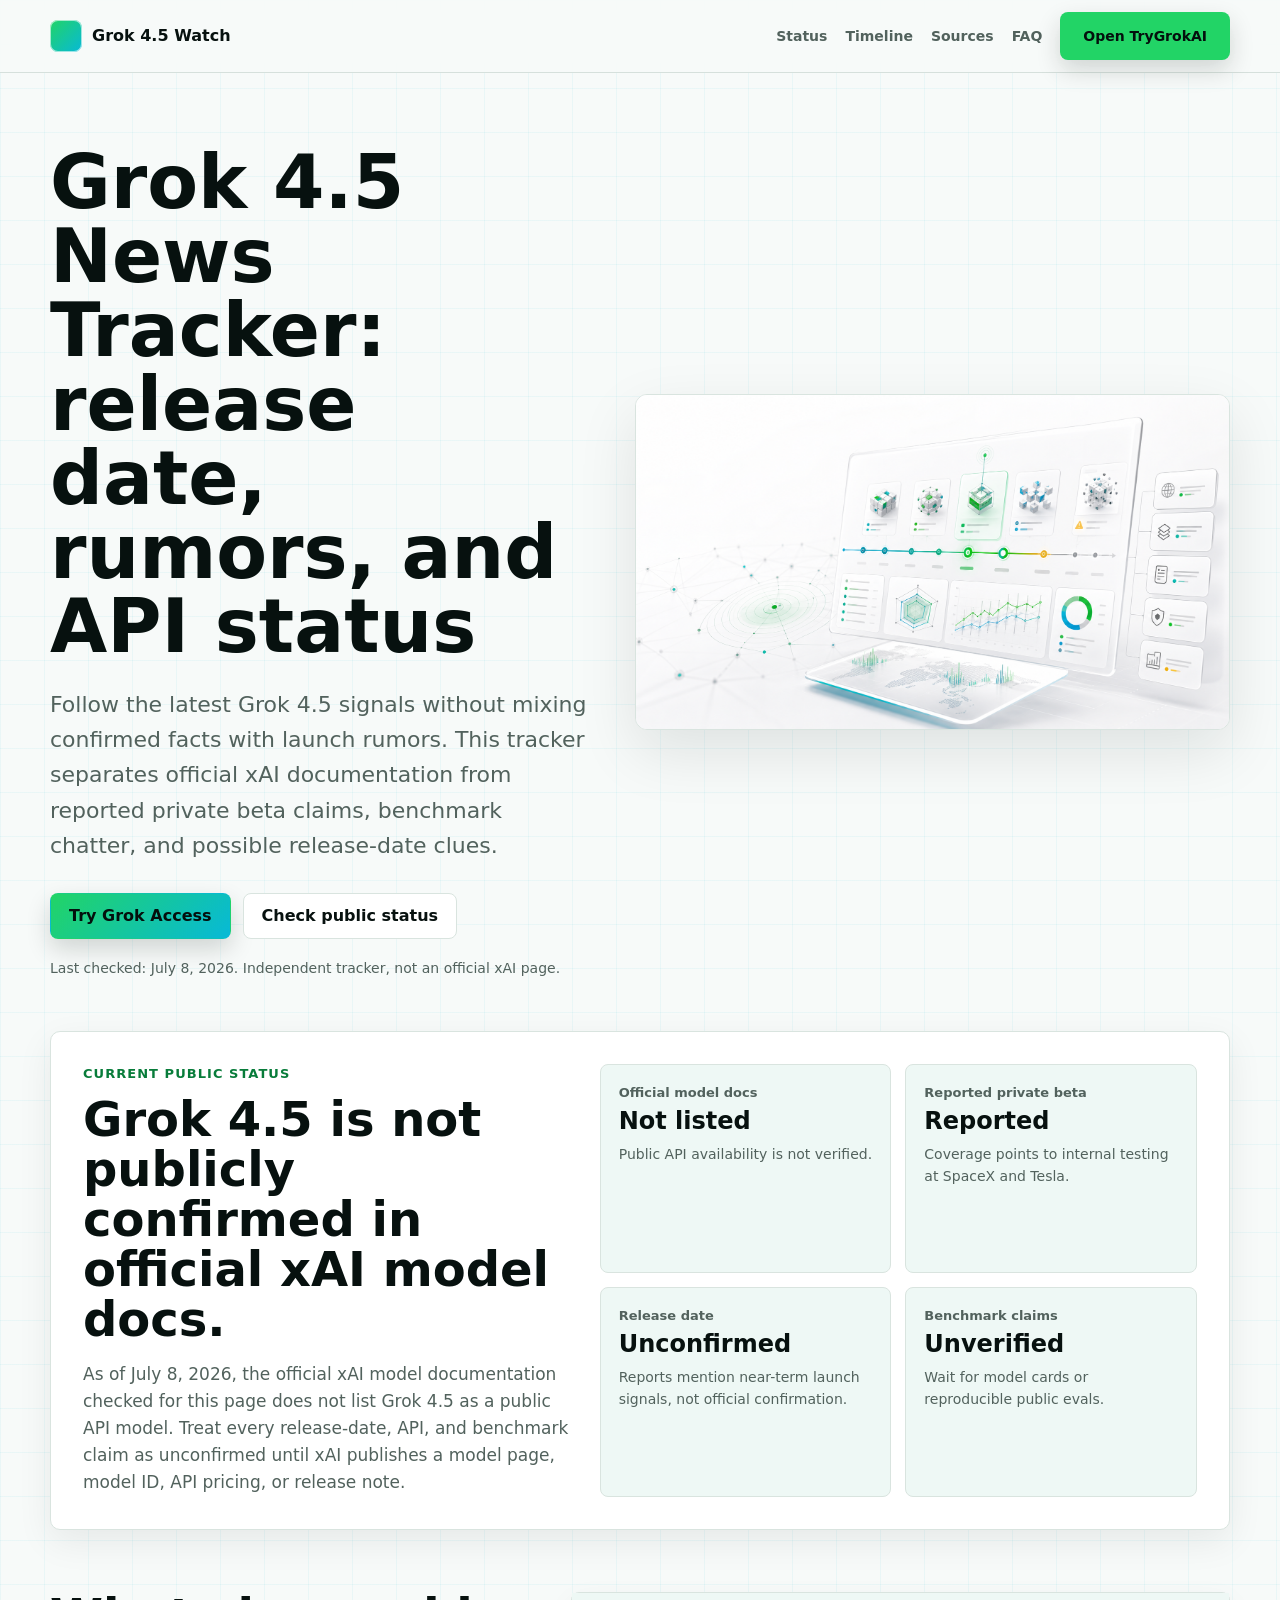
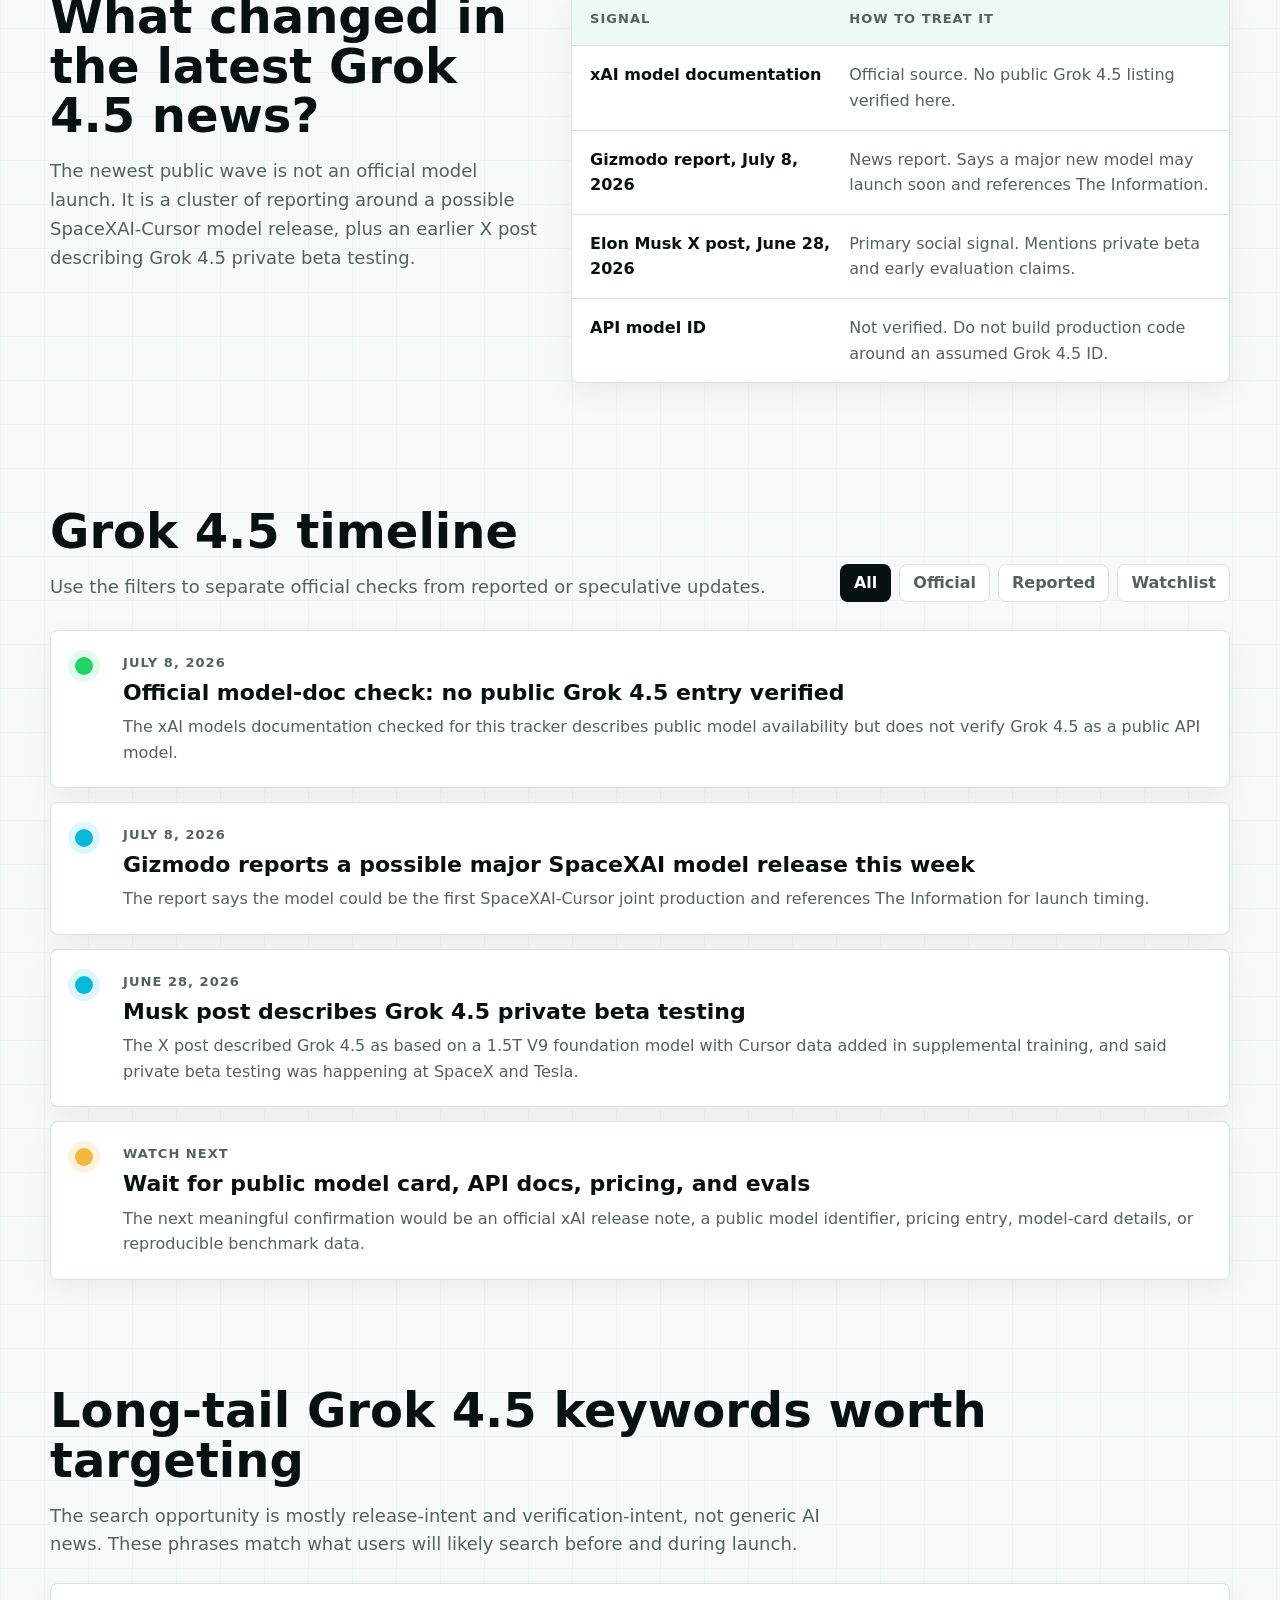
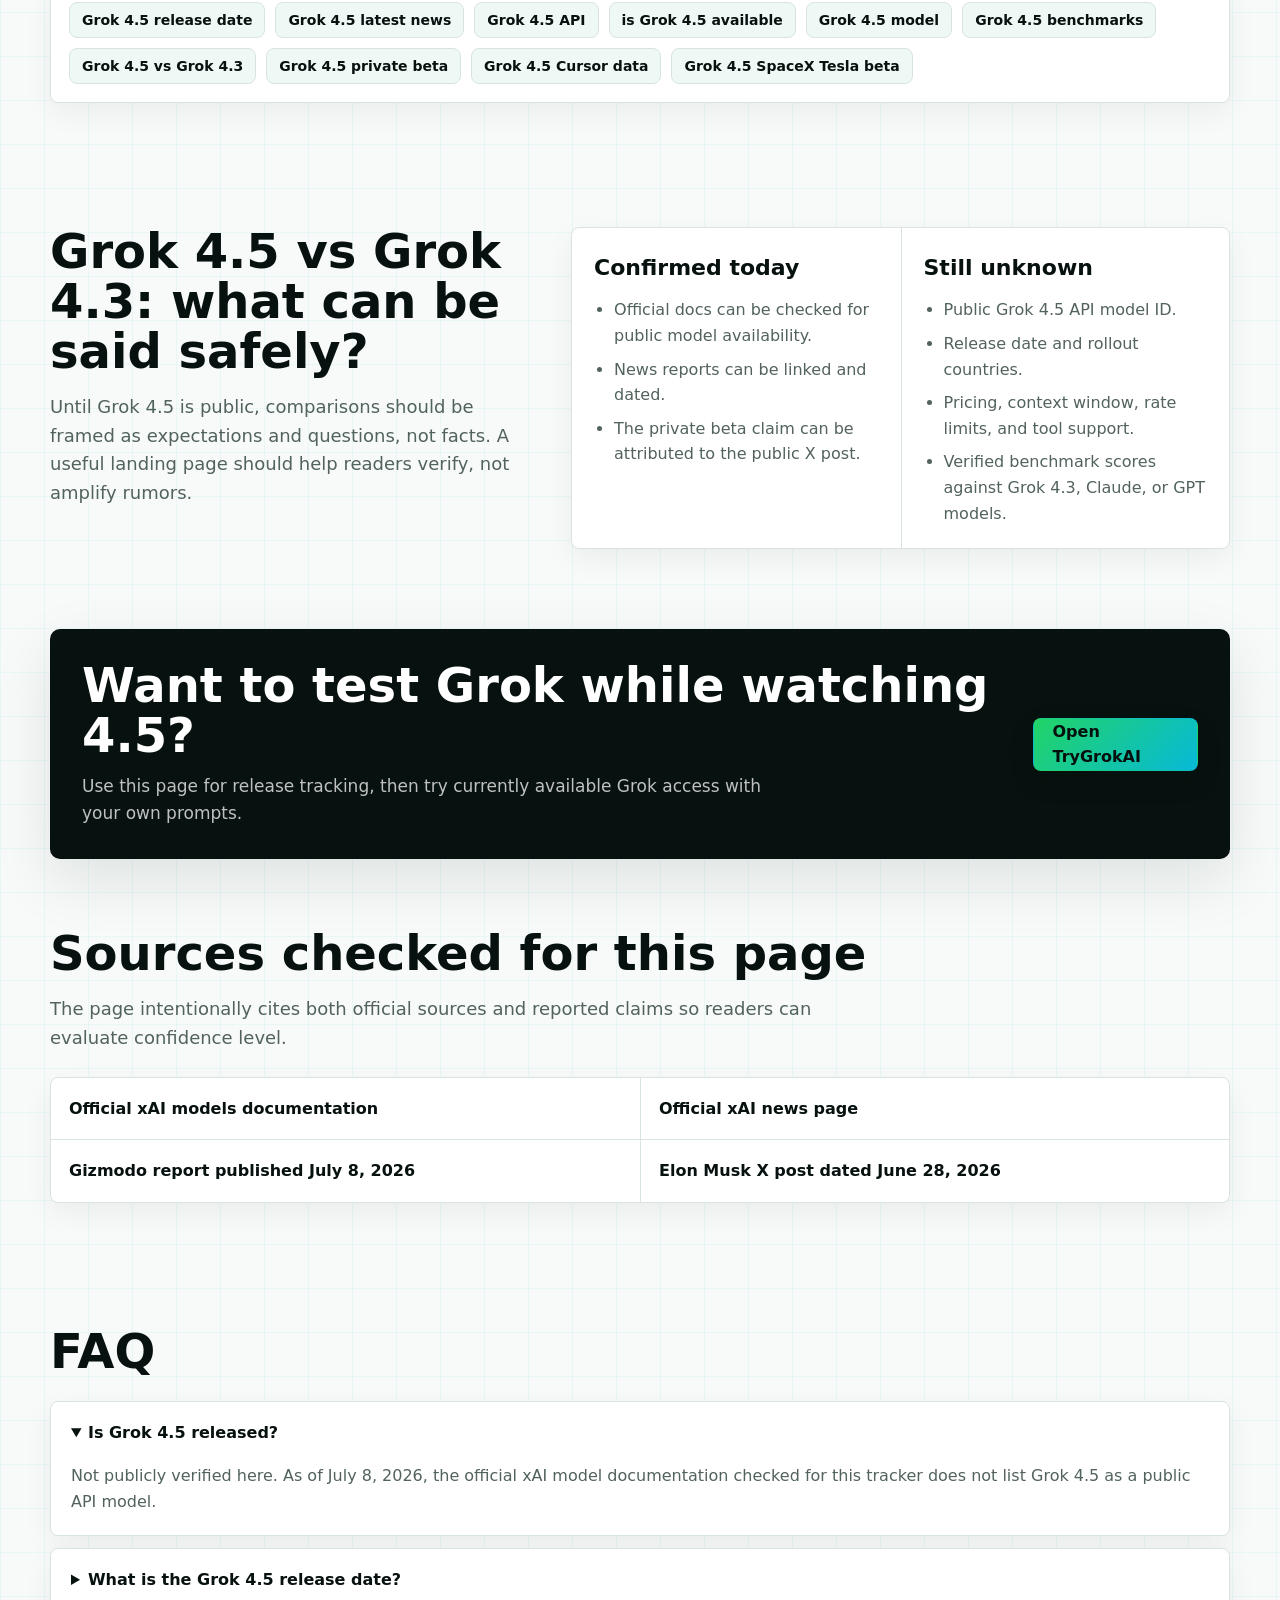
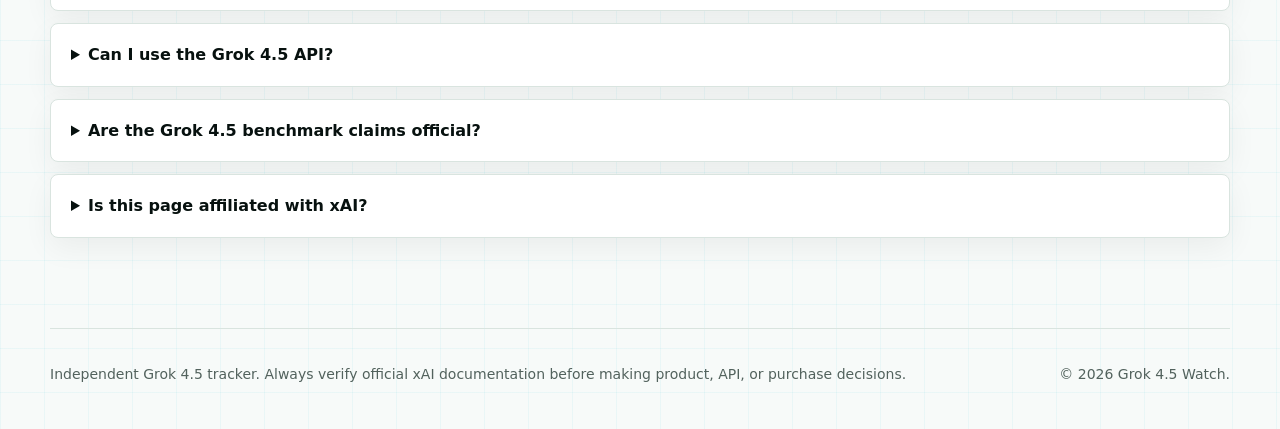
==== index.html @ 26426937 "Initial Grok 4.5 news landing page" ====
<!doctype html>
<html lang="en-US">
<head>
  <meta charset="utf-8">
  <meta name="viewport" content="width=device-width, initial-scale=1">
  <title>Grok 4.5 News Tracker: Release Date, Rumors, API Status</title>
  <meta name="description" content="Track the latest Grok 4.5 news, release date signals, API availability, benchmark rumors, and official xAI model status with clearly separated sources.">
  <meta name="robots" content="index,follow">
  <link rel="canonical" href="https://xianyu110.github.io/grok-4-5-news/">
  <meta property="og:title" content="Grok 4.5 News Tracker">
  <meta property="og:description" content="Latest Grok 4.5 release date watch, API status, benchmark rumors, and official-source checks.">
  <meta property="og:type" content="website">
  <meta property="og:url" content="https://xianyu110.github.io/grok-4-5-news/">
  <meta property="og:image" content="https://xianyu110.github.io/grok-4-5-news/assets/hero.png">
  <meta name="twitter:card" content="summary_large_image">
  <meta name="twitter:title" content="Grok 4.5 News Tracker">
  <meta name="twitter:description" content="Track Grok 4.5 release date signals, API availability, benchmark rumors, and official xAI status.">
  <meta name="twitter:image" content="https://xianyu110.github.io/grok-4-5-news/assets/hero.png">
  <link rel="icon" href="favicon.svg" type="image/svg+xml">
  <link rel="stylesheet" href="styles.css">
  <script type="application/ld+json">
  {
    "@context": "https://schema.org",
    "@type": "WebPage",
    "name": "Grok 4.5 News Tracker",
    "url": "https://xianyu110.github.io/grok-4-5-news/",
    "description": "A source-separated tracker for Grok 4.5 release date news, API availability, benchmark rumors, and official model status.",
    "dateModified": "2026-07-08",
    "about": [
      {"@type": "Thing", "name": "Grok 4.5"},
      {"@type": "Thing", "name": "xAI"},
      {"@type": "Thing", "name": "AI model release"}
    ]
  }
  </script>
  <script type="application/ld+json">
  {
    "@context": "https://schema.org",
    "@type": "FAQPage",
    "mainEntity": [
      {"@type": "Question", "name": "Is Grok 4.5 released?", "acceptedAnswer": {"@type": "Answer", "text": "As of July 8, 2026, Grok 4.5 has not been listed as a public API model in the official xAI model documentation checked for this tracker."}},
      {"@type": "Question", "name": "What is the Grok 4.5 release date?", "acceptedAnswer": {"@type": "Answer", "text": "There is no official public release date on the xAI news or model pages checked for this tracker. Reports point to private beta testing and possible near-term release signals, but those should be treated as reporting or rumor until xAI publishes an official update."}},
      {"@type": "Question", "name": "Can I use the Grok 4.5 API?", "acceptedAnswer": {"@type": "Answer", "text": "No public Grok 4.5 API model ID has been verified in official xAI documentation as of this tracker update."}},
      {"@type": "Question", "name": "How should Grok 4.5 benchmark claims be read?", "acceptedAnswer": {"@type": "Answer", "text": "Treat benchmark claims as unverified until they are backed by official model cards, public eval data, or reproducible third-party tests."}},
      {"@type": "Question", "name": "Is this page affiliated with xAI?", "acceptedAnswer": {"@type": "Answer", "text": "No. This is an independent news and release-status tracker. Grok, xAI, SpaceX, Tesla, Cursor, Claude, OpenAI, and related marks belong to their owners."}}
    ]
  }
  </script>
</head>
<body>
  <header class="site-header">
    <nav class="nav" aria-label="Main navigation">
      <a class="brand" href="#top">
        <span class="brand-mark" aria-hidden="true"></span>
        <span>Grok 4.5 Watch</span>
      </a>
      <div class="nav-links">
        <a href="#status">Status</a>
        <a href="#timeline">Timeline</a>
        <a href="#sources">Sources</a>
        <a href="#faq">FAQ</a>
        <a class="button top-cta" href="https://trygrokai.asia/list/" rel="nofollow sponsored">Open TryGrokAI</a>
      </div>
    </nav>
  </header>

  <main id="top">
    <section class="hero" aria-labelledby="hero-title">
      <div class="hero-copy">
        <h1 id="hero-title">Grok 4.5 News Tracker: release date, rumors, and API status</h1>
        <p>Follow the latest Grok 4.5 signals without mixing confirmed facts with launch rumors. This tracker separates official xAI documentation from reported private beta claims, benchmark chatter, and possible release-date clues.</p>
        <div class="hero-actions">
          <a class="button primary" href="https://trygrokai.asia/list/" rel="nofollow sponsored">Try Grok Access</a>
          <a class="button secondary" href="#status">Check public status</a>
        </div>
        <p class="hero-note">Last checked: <time datetime="2026-07-08">July 8, 2026</time>. Independent tracker, not an official xAI page.</p>
      </div>
      <figure class="hero-media" aria-label="AI release tracker dashboard illustration">
        <img src="assets/hero.png" alt="Abstract AI model release tracker dashboard with status cards, timeline, radar, and benchmark charts">
      </figure>
    </section>

    <section class="status-band" id="status">
      <div class="status-main">
        <span class="label">Current public status</span>
        <h2>Grok 4.5 is not publicly confirmed in official xAI model docs.</h2>
        <p>As of July 8, 2026, the official xAI model documentation checked for this page does not list Grok 4.5 as a public API model. Treat every release-date, API, and benchmark claim as unconfirmed until xAI publishes a model page, model ID, API pricing, or release note.</p>
      </div>
      <div class="status-grid">
        <div class="status-card">
          <span>Official model docs</span>
          <strong>Not listed</strong>
          <p>Public API availability is not verified.</p>
        </div>
        <div class="status-card">
          <span>Reported private beta</span>
          <strong>Reported</strong>
          <p>Coverage points to internal testing at SpaceX and Tesla.</p>
        </div>
        <div class="status-card">
          <span>Release date</span>
          <strong>Unconfirmed</strong>
          <p>Reports mention near-term launch signals, not official confirmation.</p>
        </div>
        <div class="status-card">
          <span>Benchmark claims</span>
          <strong>Unverified</strong>
          <p>Wait for model cards or reproducible public evals.</p>
        </div>
      </div>
    </section>

    <section class="section split">
      <div>
        <h2>What changed in the latest Grok 4.5 news?</h2>
        <p class="section-lede">The newest public wave is not an official model launch. It is a cluster of reporting around a possible SpaceXAI-Cursor model release, plus an earlier X post describing Grok 4.5 private beta testing.</p>
      </div>
      <div class="fact-table" role="table" aria-label="Official facts versus reported claims">
        <div role="row" class="fact-row header">
          <span role="columnheader">Signal</span>
          <span role="columnheader">How to treat it</span>
        </div>
        <div role="row" class="fact-row">
          <span role="cell">xAI model documentation</span>
          <span role="cell">Official source. No public Grok 4.5 listing verified here.</span>
        </div>
        <div role="row" class="fact-row">
          <span role="cell">Gizmodo report, July 8, 2026</span>
          <span role="cell">News report. Says a major new model may launch soon and references The Information.</span>
        </div>
        <div role="row" class="fact-row">
          <span role="cell">Elon Musk X post, June 28, 2026</span>
          <span role="cell">Primary social signal. Mentions private beta and early evaluation claims.</span>
        </div>
        <div role="row" class="fact-row">
          <span role="cell">API model ID</span>
          <span role="cell">Not verified. Do not build production code around an assumed Grok 4.5 ID.</span>
        </div>
      </div>
    </section>

    <section class="section" id="timeline">
      <div class="section-head">
        <div>
          <h2>Grok 4.5 timeline</h2>
          <p class="section-lede">Use the filters to separate official checks from reported or speculative updates.</p>
        </div>
        <div class="filter-group" aria-label="Timeline filters">
          <button class="filter active" type="button" data-filter="all">All</button>
          <button class="filter" type="button" data-filter="official">Official</button>
          <button class="filter" type="button" data-filter="reported">Reported</button>
          <button class="filter" type="button" data-filter="watch">Watchlist</button>
        </div>
      </div>
      <div class="timeline">
        <article class="event" data-kind="official">
          <time datetime="2026-07-08">July 8, 2026</time>
          <h3>Official model-doc check: no public Grok 4.5 entry verified</h3>
          <p>The xAI models documentation checked for this tracker describes public model availability but does not verify Grok 4.5 as a public API model.</p>
        </article>
        <article class="event" data-kind="reported">
          <time datetime="2026-07-08">July 8, 2026</time>
          <h3>Gizmodo reports a possible major SpaceXAI model release this week</h3>
          <p>The report says the model could be the first SpaceXAI-Cursor joint production and references The Information for launch timing.</p>
        </article>
        <article class="event" data-kind="reported">
          <time datetime="2026-06-28">June 28, 2026</time>
          <h3>Musk post describes Grok 4.5 private beta testing</h3>
          <p>The X post described Grok 4.5 as based on a 1.5T V9 foundation model with Cursor data added in supplemental training, and said private beta testing was happening at SpaceX and Tesla.</p>
        </article>
        <article class="event" data-kind="watch">
          <time datetime="2026-07-08">Watch next</time>
          <h3>Wait for public model card, API docs, pricing, and evals</h3>
          <p>The next meaningful confirmation would be an official xAI release note, a public model identifier, pricing entry, model-card details, or reproducible benchmark data.</p>
        </article>
      </div>
    </section>

    <section class="section keyword-section">
      <h2>Long-tail Grok 4.5 keywords worth targeting</h2>
      <p class="section-lede">The search opportunity is mostly release-intent and verification-intent, not generic AI news. These phrases match what users will likely search before and during launch.</p>
      <div class="keyword-grid">
        <span>Grok 4.5 release date</span>
        <span>Grok 4.5 latest news</span>
        <span>Grok 4.5 API</span>
        <span>is Grok 4.5 available</span>
        <span>Grok 4.5 model</span>
        <span>Grok 4.5 benchmarks</span>
        <span>Grok 4.5 vs Grok 4.3</span>
        <span>Grok 4.5 private beta</span>
        <span>Grok 4.5 Cursor data</span>
        <span>Grok 4.5 SpaceX Tesla beta</span>
      </div>
    </section>

    <section class="section split">
      <div>
        <h2>Grok 4.5 vs Grok 4.3: what can be said safely?</h2>
        <p class="section-lede">Until Grok 4.5 is public, comparisons should be framed as expectations and questions, not facts. A useful landing page should help readers verify, not amplify rumors.</p>
      </div>
      <div class="comparison">
        <div>
          <h3>Confirmed today</h3>
          <ul>
            <li>Official docs can be checked for public model availability.</li>
            <li>News reports can be linked and dated.</li>
            <li>The private beta claim can be attributed to the public X post.</li>
          </ul>
        </div>
        <div>
          <h3>Still unknown</h3>
          <ul>
            <li>Public Grok 4.5 API model ID.</li>
            <li>Release date and rollout countries.</li>
            <li>Pricing, context window, rate limits, and tool support.</li>
            <li>Verified benchmark scores against Grok 4.3, Claude, or GPT models.</li>
          </ul>
        </div>
      </div>
    </section>

    <section class="cta-band">
      <div>
        <h2>Want to test Grok while watching 4.5?</h2>
        <p>Use this page for release tracking, then try currently available Grok access with your own prompts.</p>
      </div>
      <a class="button primary" href="https://trygrokai.asia/list/" rel="nofollow sponsored">Open TryGrokAI</a>
    </section>

    <section class="section" id="sources">
      <h2>Sources checked for this page</h2>
      <p class="section-lede">The page intentionally cites both official sources and reported claims so readers can evaluate confidence level.</p>
      <div class="source-list">
        <a href="https://docs.x.ai/developers/models">Official xAI models documentation</a>
        <a href="https://x.ai/news">Official xAI news page</a>
        <a href="https://gizmodo.com/spacexai-will-reportedly-release-a-major-new-ai-model-this-week-2000782710">Gizmodo report published July 8, 2026</a>
        <a href="https://x.com/elonmusk/status/2071184354756477041">Elon Musk X post dated June 28, 2026</a>
      </div>
    </section>

    <section class="section" id="faq">
      <h2>FAQ</h2>
      <div class="faq-list">
        <details class="faq-item" open>
          <summary>Is Grok 4.5 released?</summary>
          <p>Not publicly verified here. As of July 8, 2026, the official xAI model documentation checked for this tracker does not list Grok 4.5 as a public API model.</p>
        </details>
        <details class="faq-item">
          <summary>What is the Grok 4.5 release date?</summary>
          <p>No official public release date is confirmed on the xAI pages checked here. Current coverage should be treated as reporting and release-watch material.</p>
        </details>
        <details class="faq-item">
          <summary>Can I use the Grok 4.5 API?</summary>
          <p>No public Grok 4.5 API model ID has been verified in official xAI documentation for this update. Do not hard-code a speculative model name into production systems.</p>
        </details>
        <details class="faq-item">
          <summary>Are the Grok 4.5 benchmark claims official?</summary>
          <p>The visible claims are not enough for a verified benchmark table. Wait for official model cards, published eval methodology, or reproducible third-party tests.</p>
        </details>
        <details class="faq-item">
          <summary>Is this page affiliated with xAI?</summary>
          <p>No. This is an independent landing page and news tracker. All company and model names belong to their respective owners.</p>
        </details>
      </div>
    </section>
  </main>

  <footer class="footer">
    <p>Independent Grok 4.5 tracker. Always verify official xAI documentation before making product, API, or purchase decisions.</p>
    <p>&copy; <span data-year></span> Grok 4.5 Watch.</p>
  </footer>

  <script src="script.js"></script>
</body>
</html>
---- styles.css ----
:root {
  --bg: #f7faf9;
  --paper: #ffffff;
  --ink: #07110f;
  --muted: #52625d;
  --line: #d9e4df;
  --green: #22d466;
  --green-dark: #087c3a;
  --cyan: #07b9d7;
  --amber: #f5b63d;
  --red: #d84f45;
  --soft: #eef8f5;
  --shadow: 0 22px 60px rgba(7, 17, 15, 0.1);
  font-family: Inter, ui-sans-serif, system-ui, -apple-system, BlinkMacSystemFont, "Segoe UI", sans-serif;
}

* {
  box-sizing: border-box;
}

html {
  scroll-behavior: smooth;
}

body {
  margin: 0;
  color: var(--ink);
  background:
    linear-gradient(rgba(7, 185, 215, 0.055) 1px, transparent 1px),
    linear-gradient(90deg, rgba(7, 185, 215, 0.055) 1px, transparent 1px),
    var(--bg);
  background-size: 44px 44px;
  line-height: 1.6;
}

a {
  color: inherit;
}

.site-header {
  position: sticky;
  top: 0;
  z-index: 20;
  border-bottom: 1px solid rgba(173, 190, 184, 0.45);
  background: rgba(247, 250, 249, 0.92);
  backdrop-filter: blur(16px);
}

.nav {
  width: min(1180px, calc(100% - 40px));
  min-height: 72px;
  margin: 0 auto;
  display: flex;
  align-items: center;
  justify-content: space-between;
  gap: 24px;
}

.brand {
  display: flex;
  align-items: center;
  gap: 10px;
  font-weight: 850;
  text-decoration: none;
  white-space: nowrap;
}

.brand-mark {
  width: 32px;
  height: 32px;
  border-radius: 8px;
  background: linear-gradient(135deg, var(--green), var(--cyan));
  box-shadow: inset 0 0 0 1px rgba(255, 255, 255, 0.6);
}

.nav-links {
  display: flex;
  align-items: center;
  gap: 18px;
  color: var(--muted);
  font-size: 14px;
  font-weight: 700;
}

.nav-links a {
  text-decoration: none;
}

.button,
button {
  display: inline-flex;
  align-items: center;
  justify-content: center;
  min-height: 46px;
  padding: 0 18px;
  border: 1px solid transparent;
  border-radius: 8px;
  background: var(--ink);
  color: #fff;
  font: inherit;
  font-weight: 820;
  text-decoration: none;
  cursor: pointer;
  box-shadow: 0 10px 24px rgba(7, 17, 15, 0.16);
}

.button.primary {
  background: linear-gradient(135deg, var(--green), var(--cyan));
  color: #04100d;
}

.button.secondary {
  background: #fff;
  color: var(--ink);
  border-color: var(--line);
  box-shadow: none;
}

.top-cta {
  min-height: 48px;
  padding-inline: 22px;
  background: var(--green);
  color: #04100d;
}

.hero {
  width: min(1180px, calc(100% - 40px));
  margin: 0 auto;
  padding: 72px 0 52px;
  display: grid;
  grid-template-columns: minmax(0, 0.95fr) minmax(390px, 1.05fr);
  gap: 46px;
  align-items: center;
}

.hero h1 {
  margin: 0;
  max-width: 780px;
  font-size: clamp(42px, 6.8vw, 74px);
  line-height: 1;
  letter-spacing: 0;
}

.hero-copy p {
  margin: 24px 0 0;
  max-width: 720px;
  color: var(--muted);
  font-size: clamp(18px, 2vw, 22px);
}

.hero-actions {
  margin-top: 30px;
  display: flex;
  flex-wrap: wrap;
  gap: 12px;
}

.hero-copy .hero-note {
  margin-top: 18px;
  color: var(--muted);
  font-size: 14px;
}

.hero-media {
  margin: 0;
  border: 1px solid var(--line);
  border-radius: 12px;
  background: var(--paper);
  box-shadow: var(--shadow);
  overflow: hidden;
}

.hero-media img {
  display: block;
  width: 100%;
  aspect-ratio: 16 / 9;
  object-fit: cover;
}

.status-band {
  width: min(1180px, calc(100% - 40px));
  margin: 0 auto;
  padding: 32px;
  display: grid;
  grid-template-columns: 0.9fr 1.1fr;
  gap: 28px;
  border: 1px solid var(--line);
  border-radius: 10px;
  background: var(--paper);
  box-shadow: 0 12px 36px rgba(7, 17, 15, 0.07);
}

.label {
  display: block;
  margin-bottom: 10px;
  color: var(--green-dark);
  font-size: 13px;
  font-weight: 850;
  text-transform: uppercase;
  letter-spacing: 0.08em;
}

.status-main h2,
.section h2,
.cta-band h2 {
  margin: 0;
  font-size: clamp(30px, 4vw, 48px);
  line-height: 1.04;
  letter-spacing: 0;
}

.status-main p {
  margin: 16px 0 0;
  color: var(--muted);
  font-size: 17px;
}

.status-grid {
  display: grid;
  grid-template-columns: repeat(2, minmax(0, 1fr));
  gap: 14px;
}

.status-card {
  padding: 18px;
  border: 1px solid var(--line);
  border-radius: 8px;
  background: var(--soft);
}

.status-card span {
  display: block;
  color: var(--muted);
  font-size: 13px;
  font-weight: 760;
}

.status-card strong {
  display: block;
  margin-top: 4px;
  font-size: 24px;
  line-height: 1.1;
}

.status-card p {
  margin: 8px 0 0;
  color: var(--muted);
  font-size: 14px;
}

.section {
  width: min(1180px, calc(100% - 40px));
  margin: 0 auto;
  padding: 62px 0;
}

.split {
  display: grid;
  grid-template-columns: 0.85fr 1.15fr;
  gap: 34px;
  align-items: start;
}

.section-lede {
  margin: 16px 0 0;
  max-width: 820px;
  color: var(--muted);
  font-size: 18px;
}

.fact-table,
.comparison,
.faq-item,
.event,
.source-list,
.keyword-grid {
  border: 1px solid var(--line);
  border-radius: 8px;
  background: var(--paper);
  box-shadow: 0 10px 30px rgba(7, 17, 15, 0.055);
}

.fact-row {
  display: grid;
  grid-template-columns: 0.8fr 1.2fr;
  gap: 18px;
  padding: 16px 18px;
  border-top: 1px solid var(--line);
}

.fact-row:first-child {
  border-top: 0;
}

.fact-row.header {
  color: var(--muted);
  font-size: 13px;
  font-weight: 850;
  text-transform: uppercase;
  letter-spacing: 0.08em;
  background: var(--soft);
}

.fact-row span:first-child:not([role="columnheader"]) {
  font-weight: 820;
}

.fact-row span:last-child {
  color: var(--muted);
}

.section-head {
  display: flex;
  align-items: end;
  justify-content: space-between;
  gap: 24px;
}

.filter-group {
  display: flex;
  flex-wrap: wrap;
  gap: 8px;
}

.filter {
  min-height: 38px;
  padding: 0 13px;
  border: 1px solid var(--line);
  background: #fff;
  color: var(--muted);
  box-shadow: none;
}

.filter.active {
  border-color: transparent;
  background: var(--ink);
  color: #fff;
}

.timeline {
  margin-top: 28px;
  display: grid;
  gap: 14px;
}

.event {
  position: relative;
  padding: 22px 22px 22px 72px;
}

.event::before {
  content: "";
  position: absolute;
  left: 24px;
  top: 26px;
  width: 18px;
  height: 18px;
  border-radius: 50%;
  background: var(--green);
  box-shadow: 0 0 0 7px rgba(34, 212, 102, 0.13);
}

.event[data-kind="reported"]::before {
  background: var(--cyan);
  box-shadow: 0 0 0 7px rgba(7, 185, 215, 0.13);
}

.event[data-kind="watch"]::before {
  background: var(--amber);
  box-shadow: 0 0 0 7px rgba(245, 182, 61, 0.18);
}

.event time {
  display: block;
  color: var(--muted);
  font-size: 13px;
  font-weight: 850;
  text-transform: uppercase;
  letter-spacing: 0.08em;
}

.event h3 {
  margin: 6px 0 0;
  font-size: 22px;
  line-height: 1.2;
}

.event p {
  margin: 8px 0 0;
  color: var(--muted);
}

.keyword-section {
  padding-top: 44px;
}

.keyword-grid {
  margin-top: 24px;
  padding: 18px;
  display: flex;
  flex-wrap: wrap;
  gap: 10px;
}

.keyword-grid span {
  display: inline-flex;
  min-height: 36px;
  align-items: center;
  border: 1px solid var(--line);
  border-radius: 8px;
  padding: 0 12px;
  background: var(--soft);
  color: var(--ink);
  font-size: 14px;
  font-weight: 780;
}

.comparison {
  display: grid;
  grid-template-columns: 1fr 1fr;
  gap: 0;
  overflow: hidden;
}

.comparison > div {
  padding: 22px;
}

.comparison > div + div {
  border-left: 1px solid var(--line);
}

.comparison h3 {
  margin: 0 0 12px;
  font-size: 22px;
}

.comparison ul {
  margin: 0;
  padding-left: 20px;
  color: var(--muted);
}

.comparison li + li {
  margin-top: 8px;
}

.cta-band {
  width: min(1180px, calc(100% - 40px));
  margin: 18px auto 8px;
  padding: 32px;
  display: flex;
  align-items: center;
  justify-content: space-between;
  gap: 24px;
  border-radius: 10px;
  background: #07110f;
  color: #fff;
  box-shadow: var(--shadow);
}

.cta-band p {
  margin: 12px 0 0;
  max-width: 680px;
  color: rgba(255, 255, 255, 0.74);
  font-size: 17px;
}

.source-list {
  margin-top: 24px;
  display: grid;
  grid-template-columns: repeat(2, minmax(0, 1fr));
  gap: 0;
  overflow: hidden;
}

.source-list a {
  padding: 18px;
  border-top: 1px solid var(--line);
  text-decoration: none;
  font-weight: 780;
}

.source-list a:nth-child(1),
.source-list a:nth-child(2) {
  border-top: 0;
}

.source-list a:nth-child(even) {
  border-left: 1px solid var(--line);
}

.source-list a:hover {
  background: var(--soft);
}

.faq-list {
  margin-top: 24px;
  display: grid;
  gap: 12px;
}

.faq-item {
  padding: 0;
  overflow: hidden;
}

.faq-item summary {
  padding: 18px 20px;
  font-weight: 850;
  cursor: pointer;
}

.faq-item p {
  margin: 0;
  padding: 0 20px 20px;
  color: var(--muted);
}

.footer {
  width: min(1180px, calc(100% - 40px));
  margin: 28px auto 0;
  padding: 34px 0 44px;
  border-top: 1px solid var(--line);
  color: var(--muted);
  font-size: 14px;
  display: flex;
  justify-content: space-between;
  gap: 20px;
}

.footer p {
  margin: 0;
}

@media (max-width: 920px) {
  .nav {
    min-height: auto;
    padding: 14px 0;
    align-items: flex-start;
    flex-direction: column;
  }

  .nav-links {
    width: 100%;
    flex-wrap: wrap;
    gap: 12px;
  }

  .hero,
  .status-band,
  .split {
    grid-template-columns: 1fr;
  }

  .hero {
    padding-top: 48px;
  }

  .section-head,
  .cta-band,
  .footer {
    align-items: flex-start;
    flex-direction: column;
  }
}

@media (max-width: 640px) {
  .nav,
  .hero,
  .status-band,
  .section,
  .cta-band,
  .footer {
    width: min(100% - 28px, 1180px);
  }

  .nav-links a:not(.top-cta) {
    display: none;
  }

  .hero {
    padding: 40px 0;
    gap: 28px;
  }

  .hero h1 {
    font-size: 40px;
  }

  .hero-copy p,
  .section-lede {
    font-size: 16px;
  }

  .hero-actions .button,
  .top-cta,
  .cta-band .button {
    width: 100%;
  }

  .status-band,
  .cta-band {
    padding: 22px;
  }

  .status-grid,
  .comparison,
  .source-list,
  .fact-row {
    grid-template-columns: 1fr;
  }

  .comparison > div + div,
  .source-list a:nth-child(even) {
    border-left: 0;
  }

  .source-list a:nth-child(2) {
    border-top: 1px solid var(--line);
  }

  .event {
    padding: 22px;
  }

  .event::before {
    position: static;
    display: block;
    margin-bottom: 12px;
  }
}
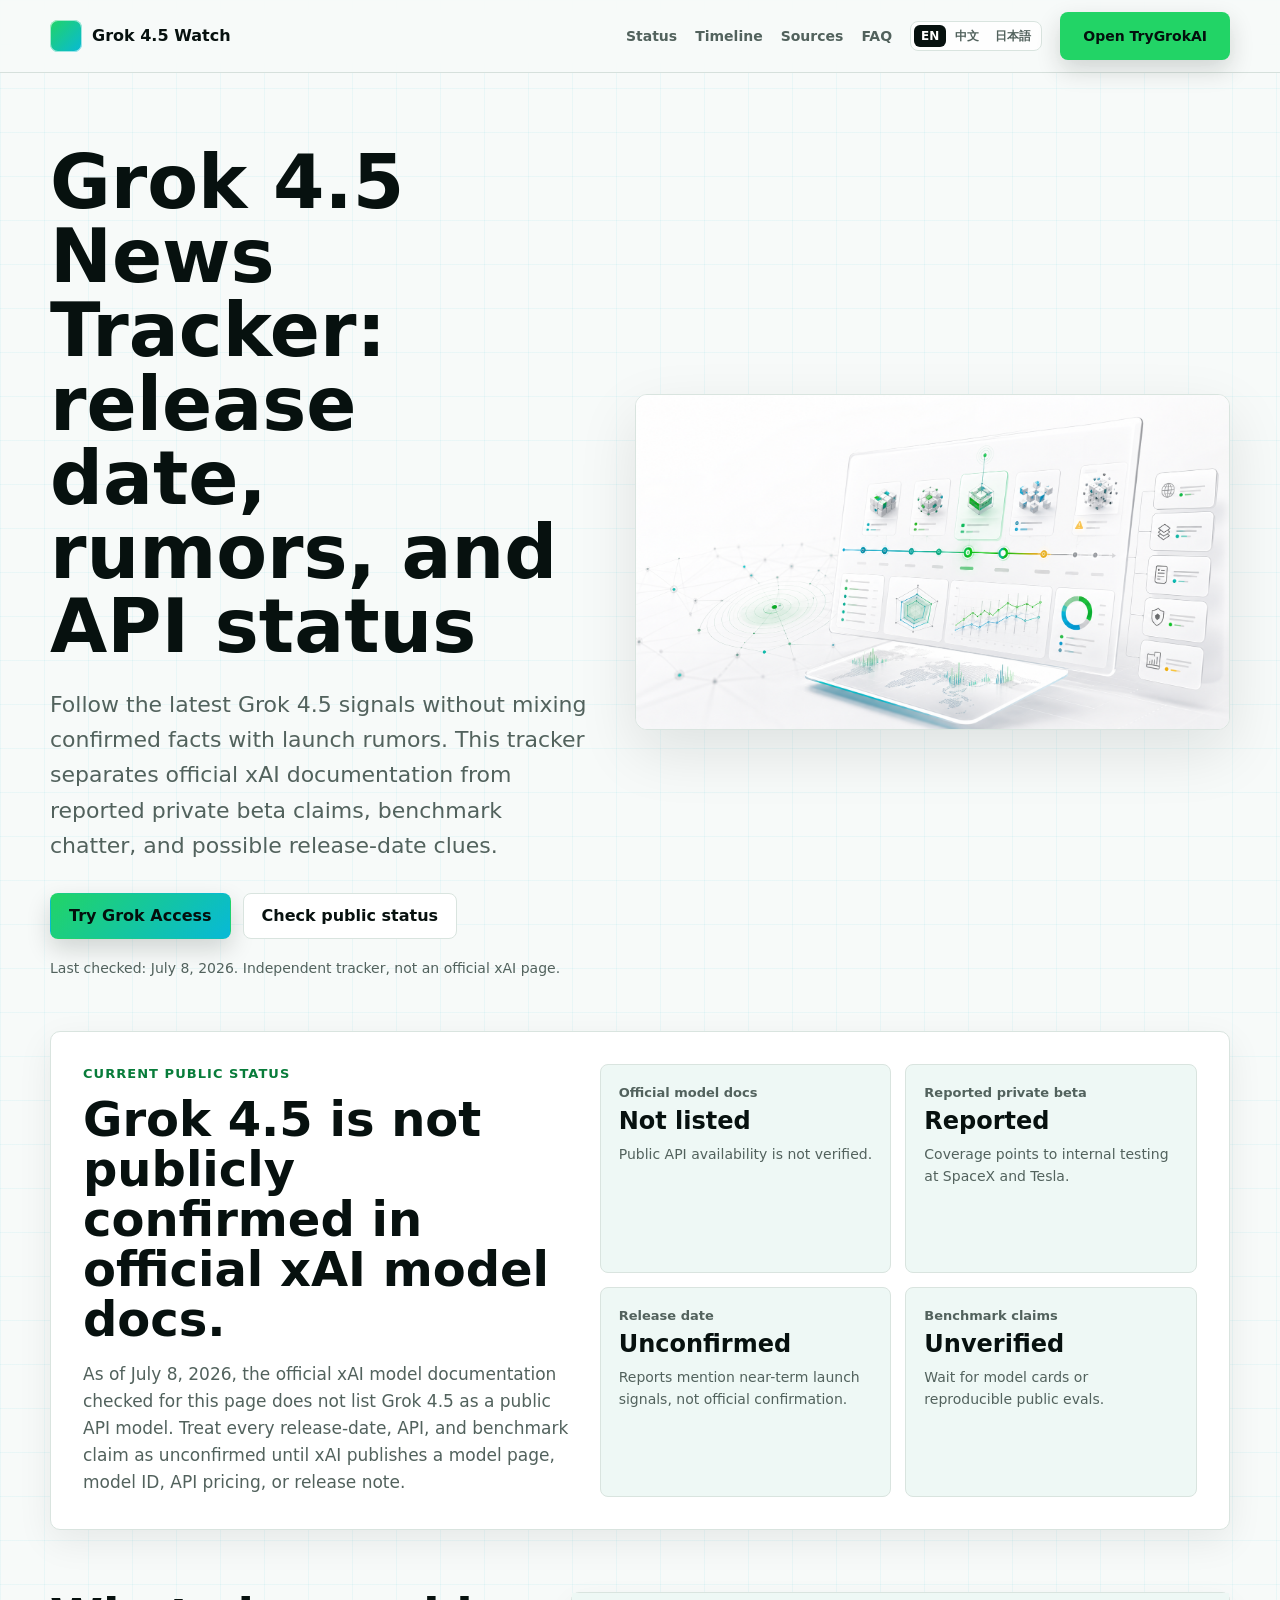
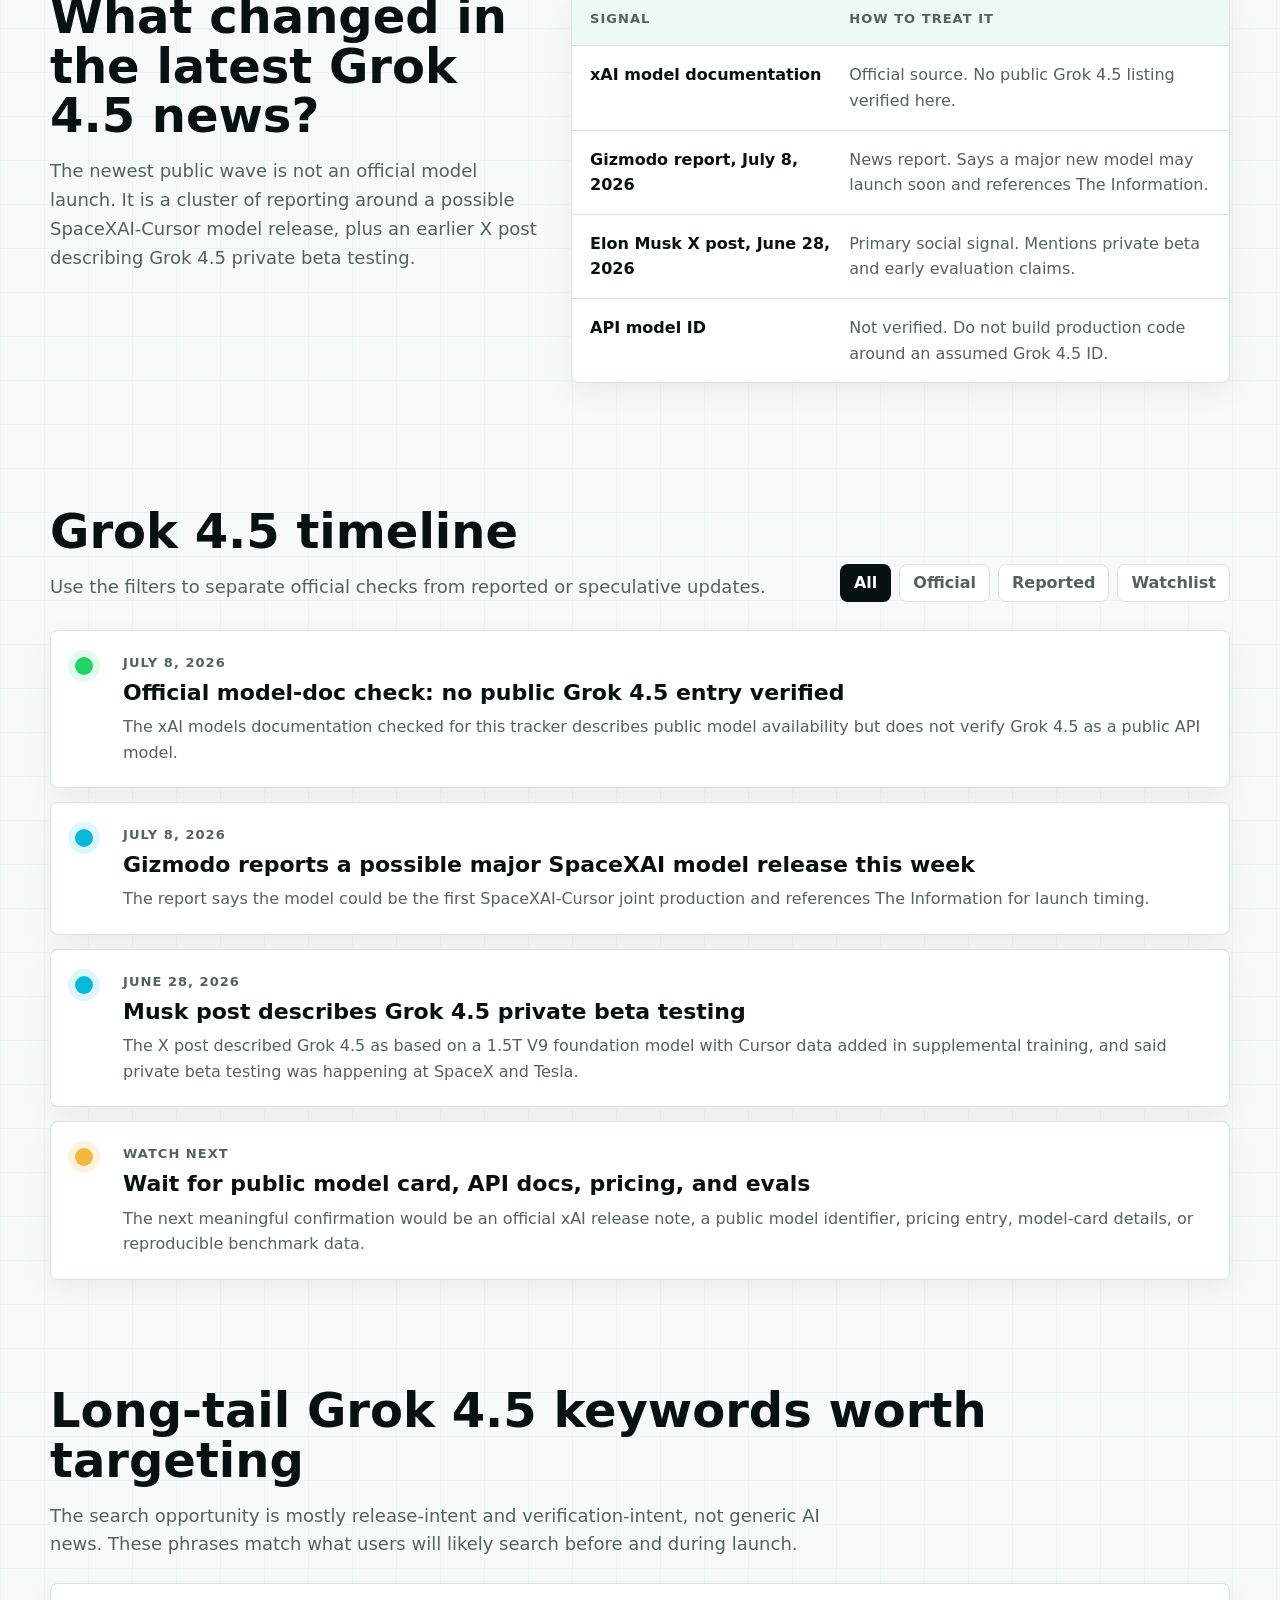
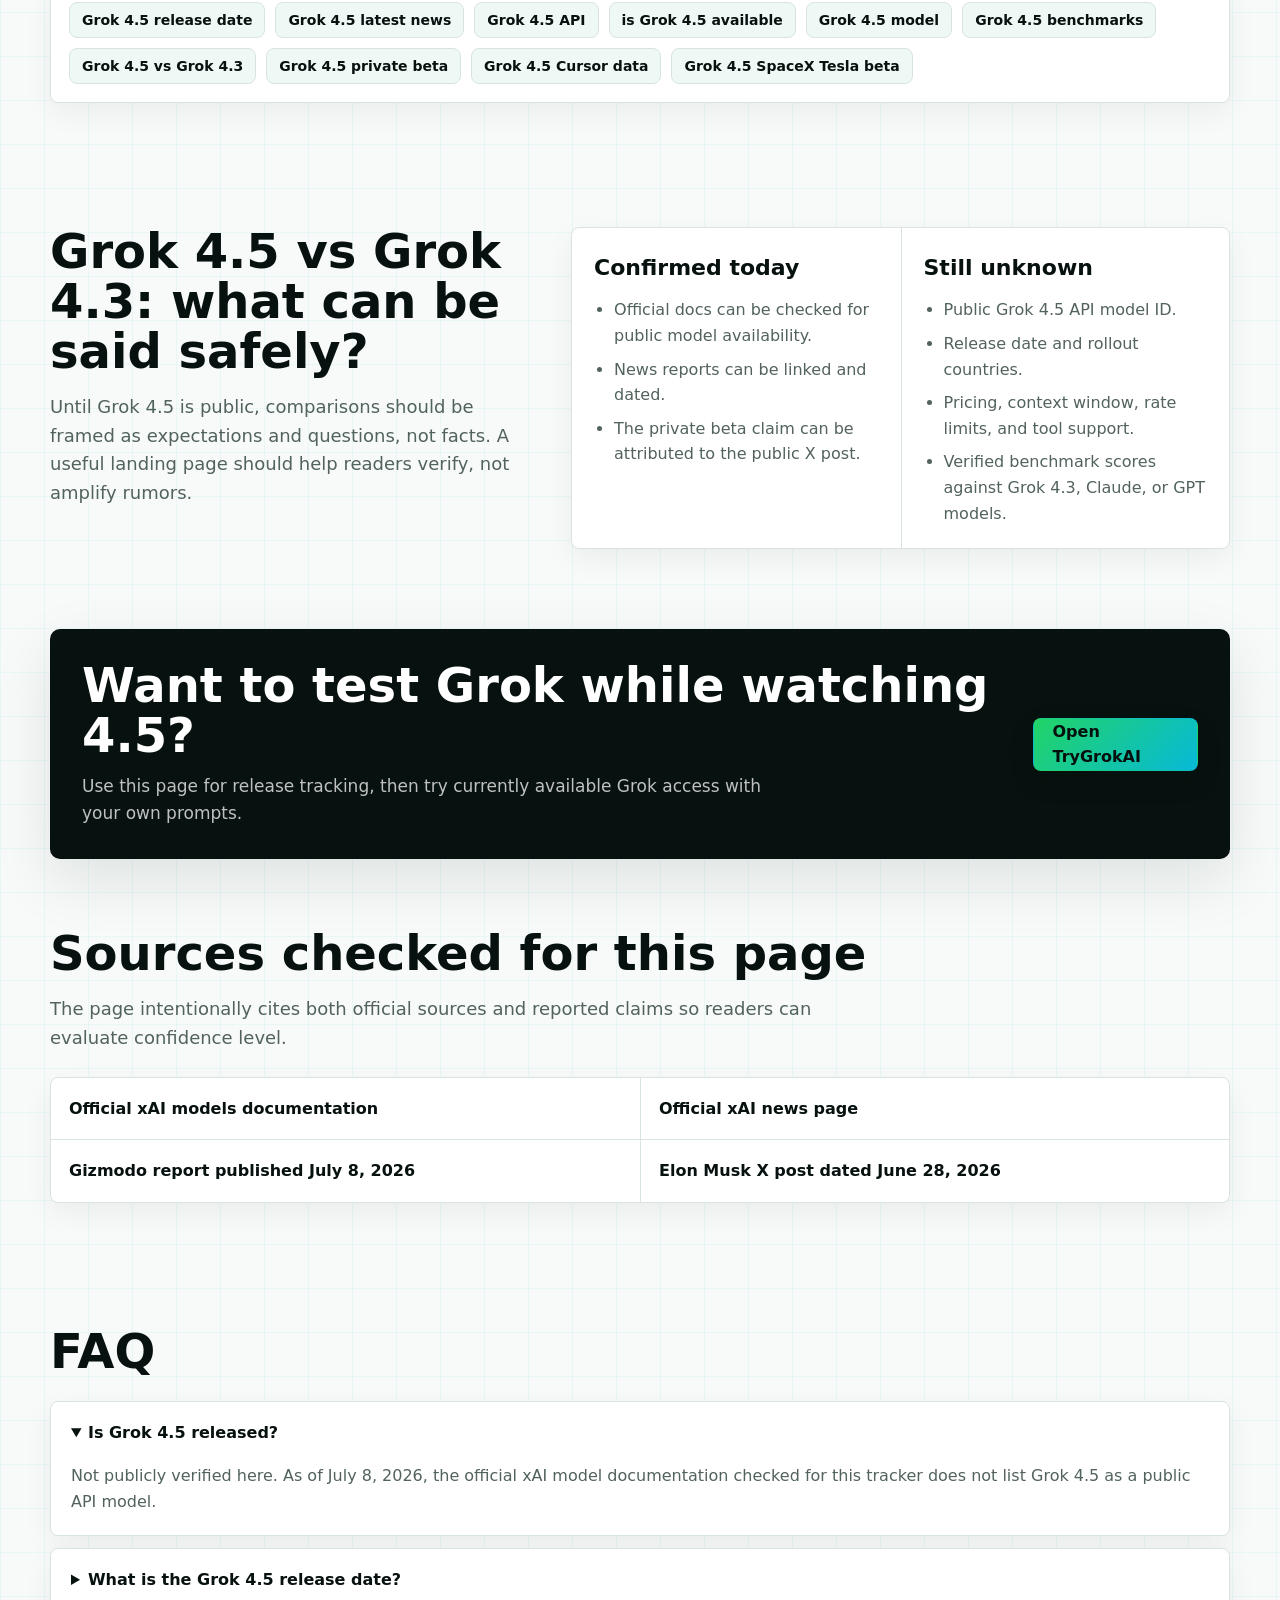
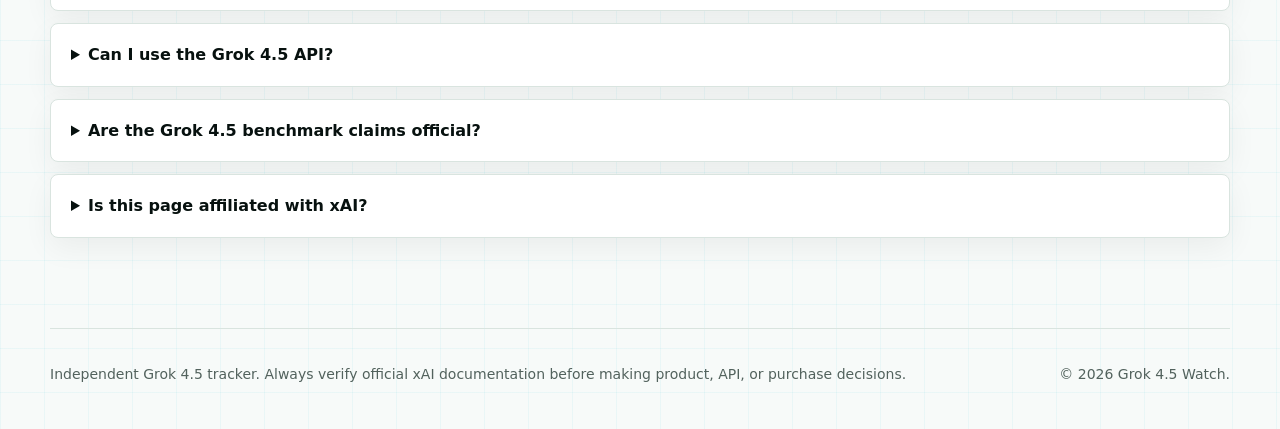
==== commit c9ba35ac: "Add multilingual SEO pages" ====
--- a/index.html
+++ b/index.html
@@ -7,10 +7,17 @@
   <meta name="description" content="Track the latest Grok 4.5 news, release date signals, API availability, benchmark rumors, and official xAI model status with clearly separated sources.">
   <meta name="robots" content="index,follow">
   <link rel="canonical" href="https://xianyu110.github.io/grok-4-5-news/">
+  <link rel="alternate" hreflang="en-US" href="https://xianyu110.github.io/grok-4-5-news/">
+  <link rel="alternate" hreflang="zh-CN" href="https://xianyu110.github.io/grok-4-5-news/zh-cn/">
+  <link rel="alternate" hreflang="ja" href="https://xianyu110.github.io/grok-4-5-news/ja/">
+  <link rel="alternate" hreflang="x-default" href="https://xianyu110.github.io/grok-4-5-news/">
   <meta property="og:title" content="Grok 4.5 News Tracker">
   <meta property="og:description" content="Latest Grok 4.5 release date watch, API status, benchmark rumors, and official-source checks.">
   <meta property="og:type" content="website">
   <meta property="og:url" content="https://xianyu110.github.io/grok-4-5-news/">
+  <meta property="og:locale" content="en_US">
+  <meta property="og:locale:alternate" content="zh_CN">
+  <meta property="og:locale:alternate" content="ja_JP">
   <meta property="og:image" content="https://xianyu110.github.io/grok-4-5-news/assets/hero.png">
   <meta name="twitter:card" content="summary_large_image">
   <meta name="twitter:title" content="Grok 4.5 News Tracker">
@@ -59,6 +66,11 @@
         <a href="#timeline">Timeline</a>
         <a href="#sources">Sources</a>
         <a href="#faq">FAQ</a>
+        <span class="language-switch" aria-label="Language versions">
+          <a aria-current="page" href="./">EN</a>
+          <a href="zh-cn/">中文</a>
+          <a href="ja/">日本語</a>
+        </span>
         <a class="button top-cta" href="https://trygrokai.asia/list/" rel="nofollow sponsored">Open TryGrokAI</a>
       </div>
     </nav>
--- a/styles.css
+++ b/styles.css
@@ -86,6 +86,29 @@
   text-decoration: none;
 }
 
+.language-switch {
+  display: inline-flex;
+  align-items: center;
+  gap: 2px;
+  padding: 3px;
+  border: 1px solid var(--line);
+  border-radius: 8px;
+  background: rgba(255, 255, 255, 0.78);
+}
+
+.language-switch a {
+  padding: 4px 7px;
+  border-radius: 6px;
+  color: var(--muted);
+  font-size: 12px;
+  line-height: 1.2;
+}
+
+.language-switch a[aria-current="page"] {
+  background: var(--ink);
+  color: #fff;
+}
+
 .button,
 button {
   display: inline-flex;
@@ -579,6 +602,10 @@
     display: none;
   }
 
+  .language-switch {
+    display: none;
+  }
+
   .hero {
     padding: 40px 0;
     gap: 28px;
